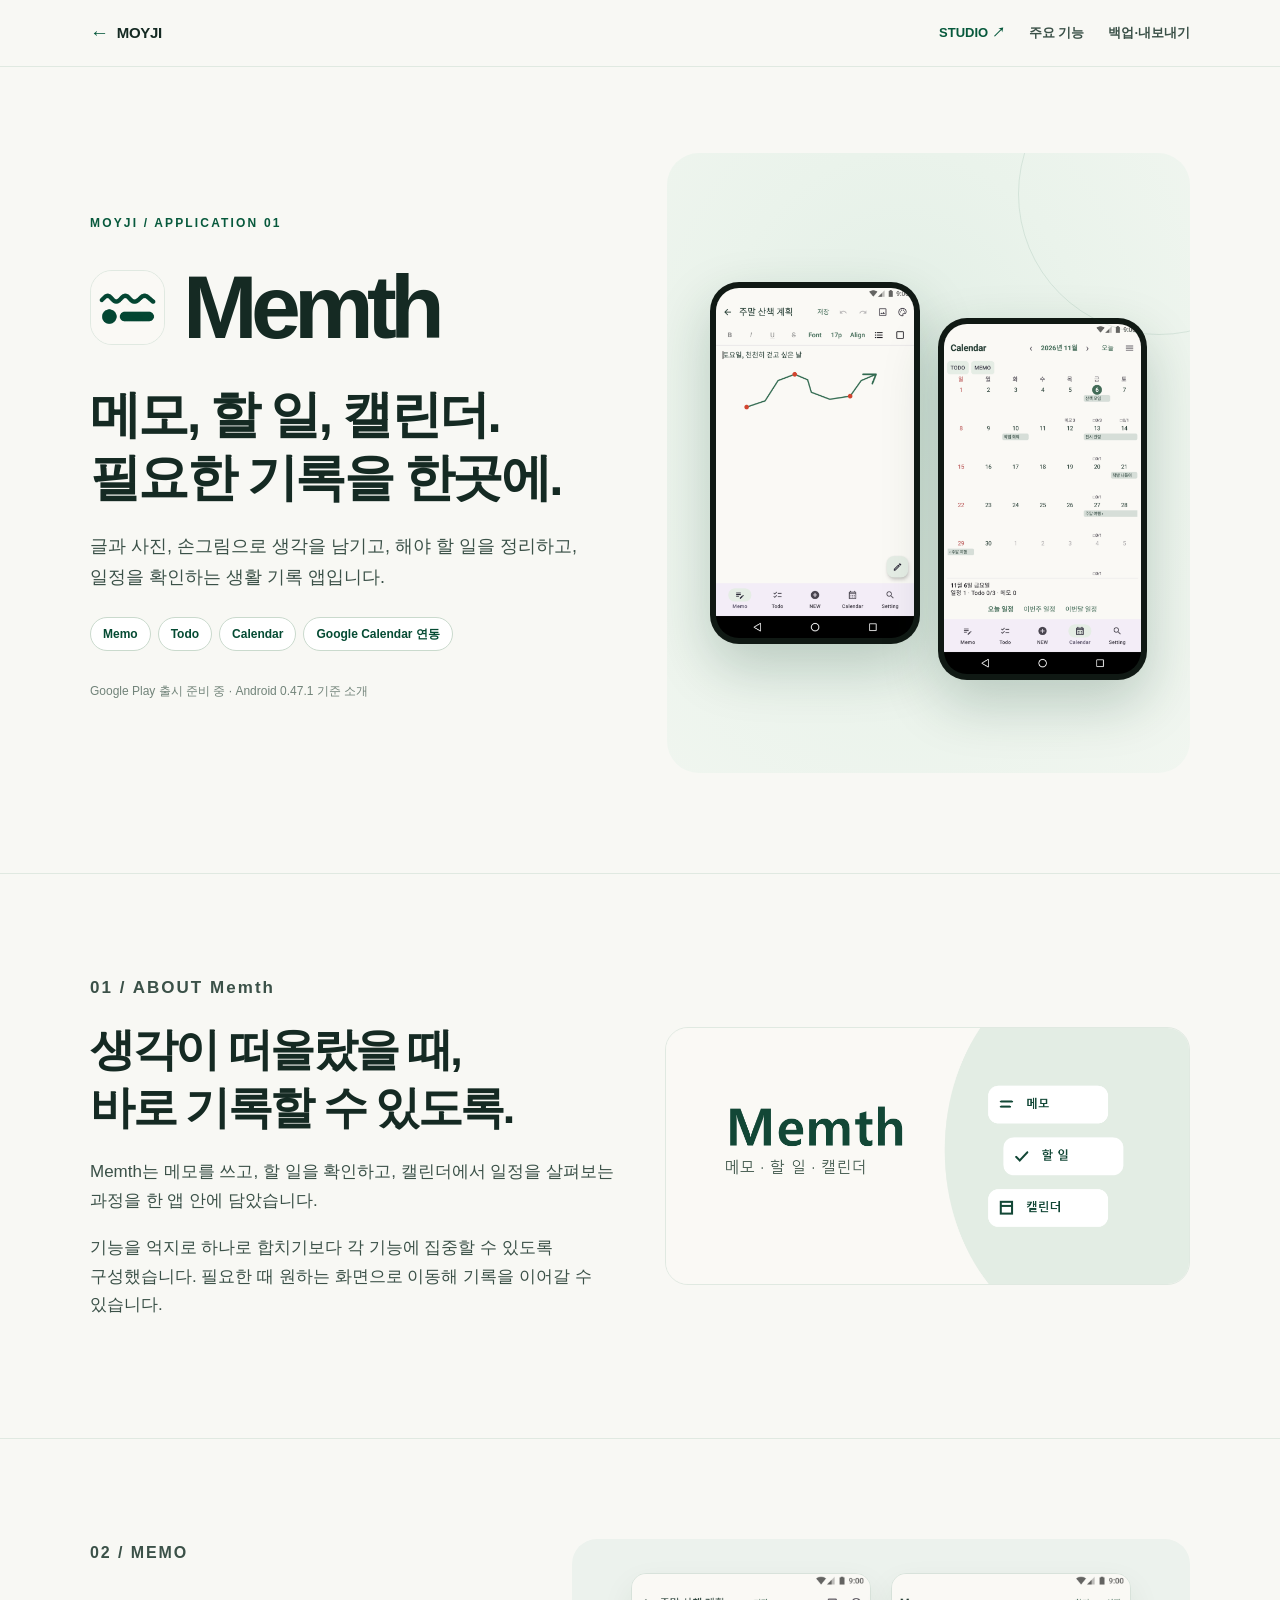
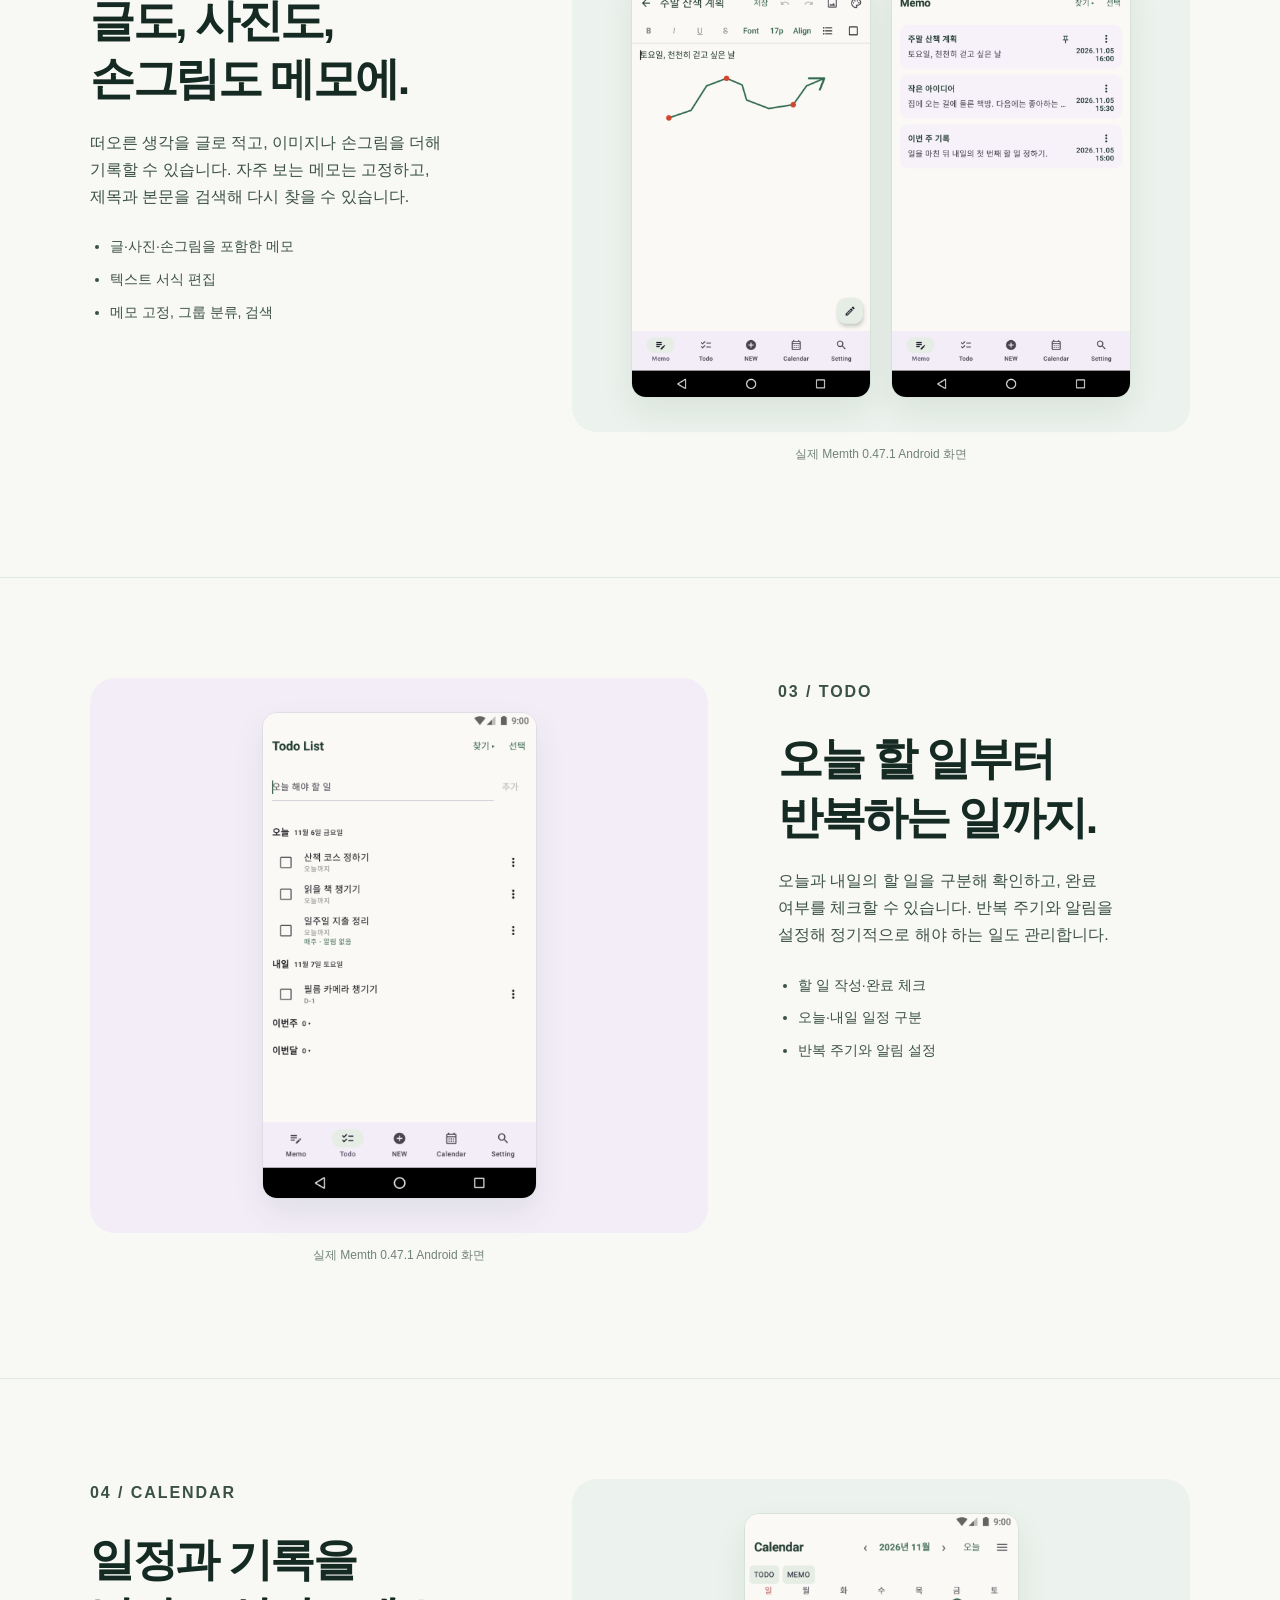
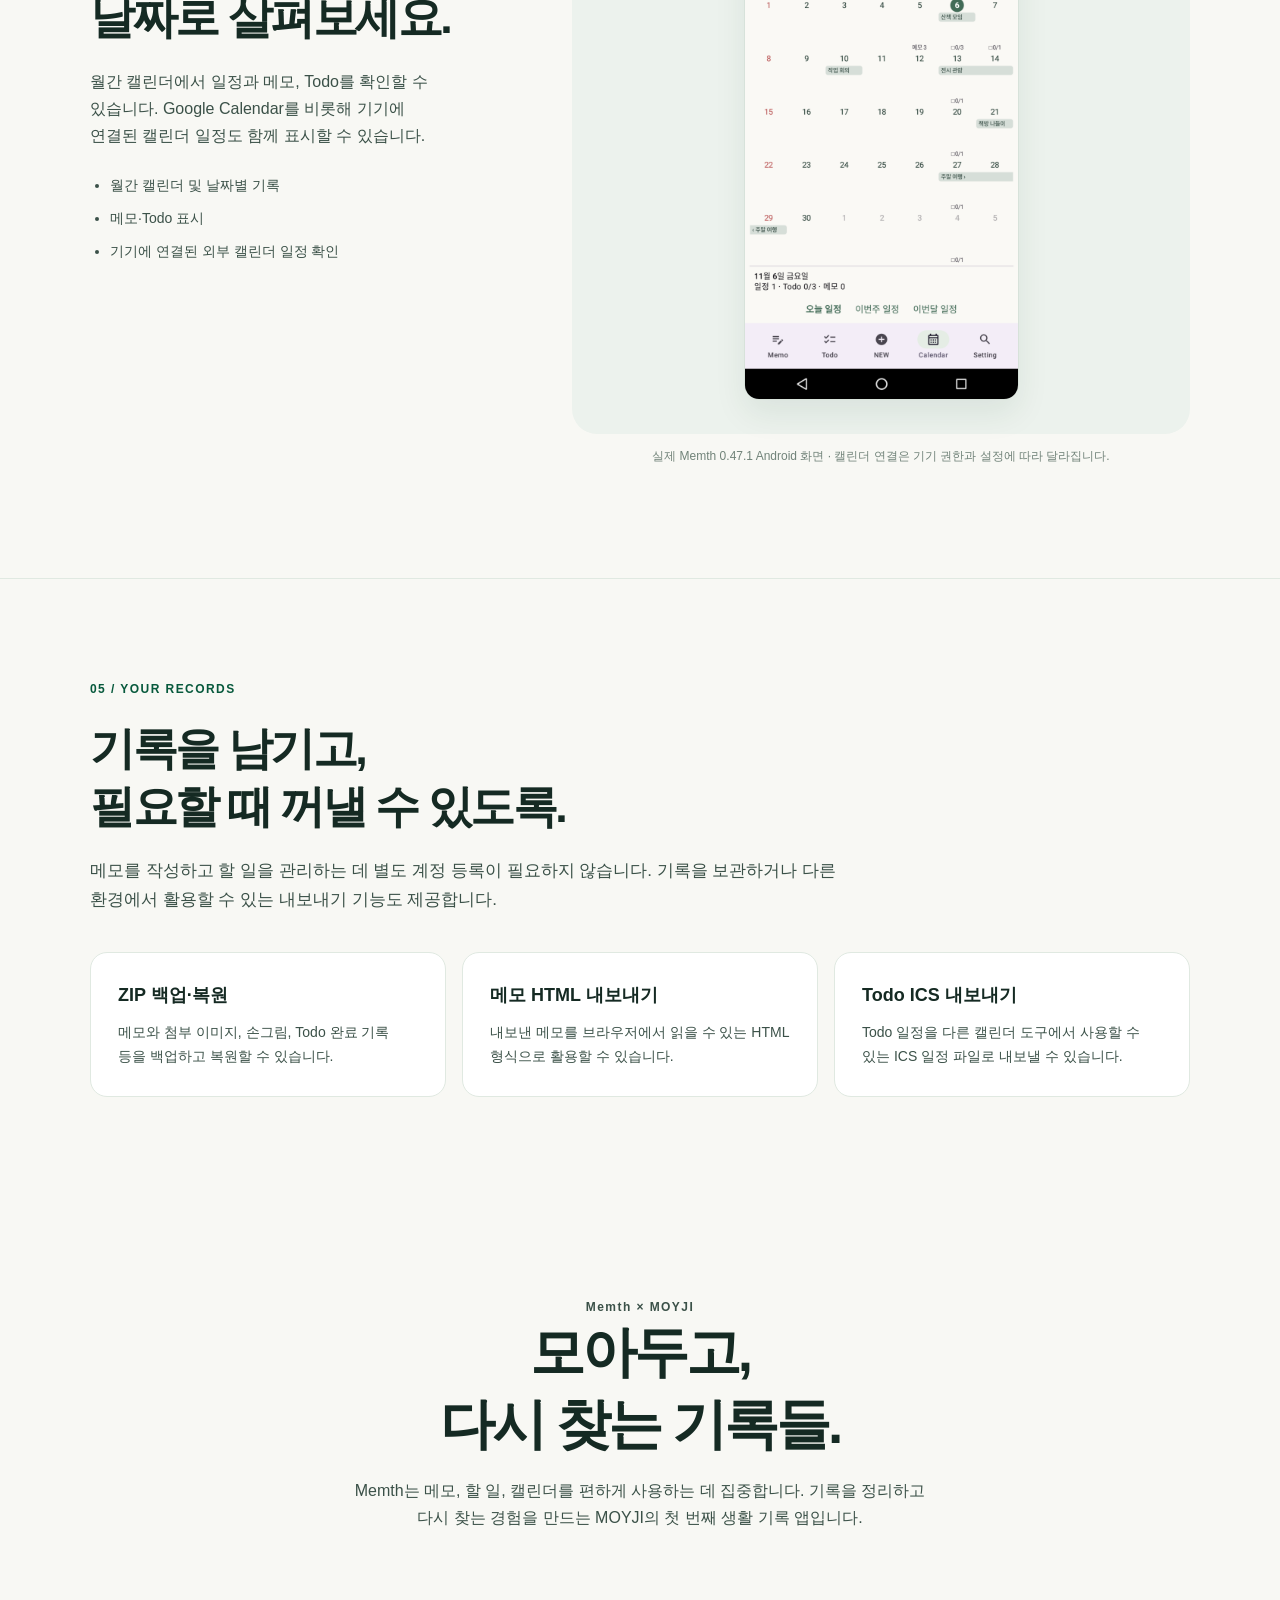
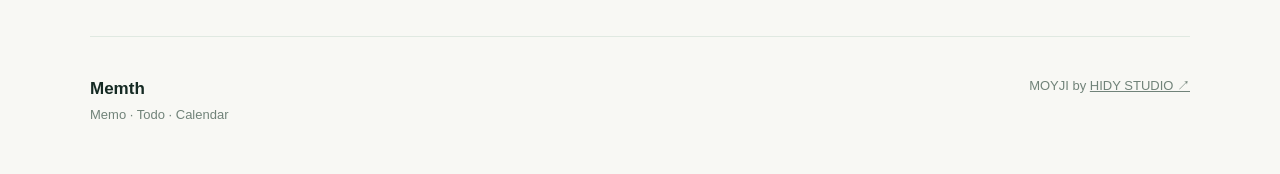
==== MOYJI/memth.html @ 6ff7904d "Add files via upload" ====
<!DOCTYPE html>
<html lang="ko">
<head>
  <meta charset="UTF-8">
  <meta name="viewport" content="width=device-width, initial-scale=1.0">
  <meta name="description" content="Memth — 메모, 할 일, 캘린더를 한곳에서. 사진과 손그림 메모, 반복 할 일, Google Calendar 일정 확인, ZIP 백업까지.">
  <meta name="theme-color" content="#f8f8f4">
  <title>Memth — 메모 · 할 일 · 캘린더 | MOYJI</title>
  <link rel="icon" href="icon-512.png" type="image/png">
  <style>
    :root {
      --bg: #f8f8f4;
      --white: #ffffff;
      --ink: #152a23;
      --body: #3b5148;
      --muted: #718379;
      --line: #e0e9e1;
      --green: #07593c;
      --green-deep: #054b33;
      --mint: #e9f2eb;
      --lilac: #f3edf8;
    }
    * { box-sizing: border-box; }
    html { scroll-behavior: smooth; scroll-padding-top: 88px; }
    body { margin: 0; background: var(--bg); color: var(--ink); font-family: -apple-system, BlinkMacSystemFont, "Apple SD Gothic Neo", "Malgun Gothic", "Noto Sans KR", sans-serif; line-height: 1.7; word-break: keep-all; }
    a { color: inherit; }
    img { display: block; max-width: 100%; height: auto; }
    .wrap { width: min(1100px, calc(100% - 48px)); margin: 0 auto; }
    .top { position: sticky; top: 0; z-index: 20; background: rgba(248,248,244,.94); backdrop-filter: blur(14px); border-bottom: 1px solid var(--line); }
    .top-inner { min-height: 66px; display: flex; justify-content: space-between; align-items: center; gap: 20px; }
    .home { display: inline-flex; align-items: center; gap: 8px; text-decoration: none; font-size: 15px; font-weight: 800; letter-spacing: -.02em; }
    .home span:first-child { color: var(--green); font-size: 19px; }
    .top-links { display: flex; flex-wrap: wrap; gap: 24px; }
    .top-links a { text-decoration: none; color: var(--body); font-size: 13px; font-weight: 600; }
    .top-links a:hover, .home:hover { color: var(--green); }
    .hero { padding: 86px 0 100px; display: grid; grid-template-columns: minmax(0, 1fr) minmax(0, 1fr); align-items: center; gap: 54px; }
    .eyebrow { text-transform: uppercase; color: var(--green); font-size: 12px; font-weight: 800; letter-spacing: .18em; margin: 0 0 30px; }
    .brandline { display: flex; gap: 18px; align-items: center; margin-bottom: 30px; }
    .brandicon { width: 75px; height: 75px; border-radius: 22px; background: white; border: 1px solid var(--line); object-fit: cover; }
    .brandname { margin: 0; font-size: clamp(56px, 7vw, 90px); line-height: 1; letter-spacing: -.075em; font-weight: 800; }
    .hero h2 { margin: 0 0 22px; font-size: clamp(33px, 4vw, 52px); line-height: 1.24; letter-spacing: -.05em; font-weight: 800; }
    .hero-desc { max-width: 520px; margin: 0 0 24px; color: var(--body); font-size: 18px; }
    .pill-list { display: flex; flex-wrap: wrap; gap: 7px; }
    .pill { border: 1px solid #cadacd; background: var(--white); color: var(--green-deep); border-radius: 999px; padding: 6px 12px; font-size: 12px; font-weight: 700; }
    .hero-note { margin-top: 30px; color: var(--muted); font-size: 12px; }
    .visual { min-width: 0; position: relative; min-height: 620px; border-radius: 32px; background: radial-gradient(ellipse at 45% 40%, #e1eee5 0, #eaf3eb 48%, #f1f6f0 100%); overflow: hidden; display: flex; justify-content: center; align-items: center; gap: 18px; padding: 44px 18px; }
    .visual::after { content: ""; position: absolute; width: 280px; height: 280px; border: 1px solid rgba(10,90,58,.10); border-radius: 50%; right: -110px; top: -100px; }
    .phone { position: relative; width: 43%; min-width: 0; max-width: 225px; padding: 6px; background: #101914; border-radius: 29px; box-shadow: 0 23px 55px rgba(8, 61, 35, .22); overflow: hidden; }
    .phone img { border-radius: 23px; width: 100%; height: auto; }
    .phone.second { transform: translateY(36px); }
    .section { border-top: 1px solid var(--line); padding: 100px 0; }
    .section-label { margin: 0 0 20px; color: var(--green); font-size: 12px; font-weight: 800; letter-spacing: .12em; }
    .section h2 { margin: 0 0 20px; font-size: clamp(28px, 4vw, 45px); letter-spacing: -.055em; line-height: 1.3; }
    .lead { margin: 0 0 38px; max-width: 780px; color: var(--body); font-size: 17px; }
    .intro { display: grid; grid-template-columns: minmax(0, 1fr) minmax(0, 1fr); gap: 50px; align-items: center; }
    .intro p { color: var(--body); font-size: 17px; margin: 0 0 18px; }
    .intro > *, .feature > *, .hero > * { min-width: 0; }
    .intro img { height: auto; min-width: 0; border: 1px solid var(--line); background: white; border-radius: 23px; width: 100%; }
    .feature { display: grid; grid-template-columns: minmax(0, .8fr) minmax(0, 1.2fr); gap: 70px; align-items: start; }
    .feature.reverse { grid-template-columns: minmax(0, 1.2fr) minmax(0, .8fr); }
    .feature.reverse .feature-copy { order: 2; }
    .feature.reverse .screen-area { order: 1; }
    .feature-copy { min-width: 0; position: sticky; top: 115px; }
    .feature-copy p { color: var(--body); font-size: 16px; max-width: 365px; margin: 0 0 25px; }
    .feature-list { padding-left: 20px; color: var(--body); font-size: 14px; }
    .feature-list li { margin: 9px 0; }
    .screen-area { min-width: 0; width: 100%; background: #ecf2ed; border-radius: 25px; padding: 34px; display: flex; justify-content: center; align-items: flex-start; gap: 20px; }
    .screen-area.lilac { background: var(--lilac); }
    .screen-area img { width: min(100%, 275px); border-radius: 15px; border: 1px solid rgba(18,64,40,.09); box-shadow: 0 14px 32px rgba(14,65,35,.08); }
    .screen-area.pair img { width: min(46%, 240px); }
    .screen-caption { margin-top: 12px; text-align: center; color: var(--muted); font-size: 12px; }
    .small-features { display: grid; grid-template-columns: repeat(3, minmax(0,1fr)); gap: 16px; margin-top: 32px; }
    .small-card { background: var(--white); border: 1px solid var(--line); padding: 27px; border-radius: 17px; }
    .small-card strong { display: block; font-size: 18px; margin-bottom: 10px; }
    .small-card p { margin: 0; color: var(--body); font-size: 14px; }
    .ending { text-align: center; padding: 100px 0 105px; }
    .ending h2 { font-size: clamp(34px,5vw,55px); line-height: 1.3; letter-spacing: -.055em; margin: 0 0 17px; }
    .ending p { max-width: 580px; margin: 0 auto; color: var(--body); }
    footer { border-top: 1px solid var(--line); padding: 38px 0 48px; display: flex; justify-content: space-between; gap: 20px; color: var(--muted); font-size: 13px; }
    footer strong { color: var(--ink); font-size: 17px; }
    @media (max-width: 850px) {
      .hero { grid-template-columns: 1fr; padding: 65px 0 85px; }
      .visual { min-height: 500px; max-width: 640px; width: 100%; margin: auto; }
      .intro, .feature, .feature.reverse { grid-template-columns: 1fr; gap: 30px; }
      .feature.reverse .feature-copy, .feature.reverse .screen-area { order: initial; }
      .feature-copy { min-width: 0; position: static; }
      .intro img { max-width: 640px; }
      .small-features { grid-template-columns: 1fr 1fr; }
    }
    @media (max-width: 560px) {
      .wrap { width: min(100% - 32px, 1100px); }
      .top-inner { min-height: 62px; }
      .top-links { gap: 15px; }
      .top-links a { font-size: 12px; }
      .hero { gap: 40px; }
      .brandline { gap: 12px; }
      .brandicon { width: 60px; height: 60px; border-radius: 18px; }
      .hero-desc { font-size: 16px; }
      .visual { min-height: 400px; border-radius: 23px; padding: 26px 14px; gap: 11px; }
      .phone { padding: 4px; border-radius: 20px; }
      .phone img { border-radius: 16px; }
      .section { padding: 74px 0; }
      .screen-area { padding: 20px 13px; gap: 10px; border-radius: 20px; }
      .screen-area img { max-width: 240px; }
      .small-features { grid-template-columns: 1fr; }
      footer { flex-direction: column; gap: 10px; }
    }
    @media (prefers-reduced-motion: reduce) { html { scroll-behavior: auto; } }
    .top-links a.studio-link { color:var(--green); font-weight:800; white-space:nowrap; }
    @media(max-width:540px) {
      .top-links { gap:10px; }
      .top-links a[href="#backup"] { display:none; }
      .top-links a { font-size:11px; }
    }
  </style>
</head>
<body>
  <nav class="top" aria-label="상단 메뉴">
    <div class="wrap top-inner">
      <a class="home" href="index.html"><span aria-hidden="true">←</span><span>MOYJI</span></a>
      <div class="top-links"><a href="../" class="studio-link">STUDIO ↗</a><a href="#features">주요 기능</a><a href="#backup">백업·내보내기</a></div>
    </div>
  </nav>

  <main>
    <header class="wrap hero">
      <div>
        <p class="eyebrow">MOYJI / APPLICATION 01</p>
        <div class="brandline"><img class="brandicon" src="icon-512.png" width="75" height="75" alt="Memth 앱 아이콘"><h1 class="brandname">Memth</h1></div>
        <h2>메모, 할 일, 캘린더.<br>필요한 기록을 한곳에.</h2>
        <p class="hero-desc">글과 사진, 손그림으로 생각을 남기고, 해야 할 일을 정리하고, 일정을 확인하는 생활 기록 앱입니다.</p>
        <div class="pill-list"><span class="pill">Memo</span><span class="pill">Todo</span><span class="pill">Calendar</span><span class="pill">Google Calendar 연동</span></div>
        <p class="hero-note">Google Play 출시 준비 중 · Android 0.47.1 기준 소개</p>
      </div>
      <div class="visual" aria-label="Memth 실제 앱 화면 미리보기">
        <div class="phone"><img src="01-memo-editor.png" width="1440" height="2560" alt="글과 산책 경로 손그림을 함께 기록한 Memth 메모 편집 화면"></div>
        <div class="phone second"><img src="04-calendar.png" width="1440" height="2560" alt="메모와 할 일, 일정을 표시하는 Memth 월간 캘린더 화면"></div>
      </div>
    </header>

    <section class="section" aria-labelledby="about-title">
      <div class="wrap intro">
        <div>
          <p class="section-label">01 / ABOUT Memth</p>
          <h2 id="about-title">생각이 떠올랐을 때,<br>바로 기록할 수 있도록.</h2>
          <p>Memth는 메모를 쓰고, 할 일을 확인하고, 캘린더에서 일정을 살펴보는 과정을 한 앱 안에 담았습니다.</p>
          <p>기능을 억지로 하나로 합치기보다 각 기능에 집중할 수 있도록 구성했습니다. 필요한 때 원하는 화면으로 이동해 기록을 이어갈 수 있습니다.</p>
        </div>
        <img src="feature-graphic-1024x500.png" width="1024" height="500" alt="Memth — 메모, 할 일, 캘린더를 나타내는 소개 이미지">
      </div>
    </section>

    <section id="features" class="section" aria-labelledby="features-title">
      <div class="wrap feature">
        <div class="feature-copy">
          <p class="section-label">02 / MEMO</p>
          <h2 id="features-title">글도, 사진도,<br>손그림도 메모에.</h2>
          <p>떠오른 생각을 글로 적고, 이미지나 손그림을 더해 기록할 수 있습니다. 자주 보는 메모는 고정하고, 제목과 본문을 검색해 다시 찾을 수 있습니다.</p>
          <ul class="feature-list"><li>글·사진·손그림을 포함한 메모</li><li>텍스트 서식 편집</li><li>메모 고정, 그룹 분류, 검색</li></ul>
        </div>
        <div>
          <div class="screen-area pair"><img src="01-memo-editor.png" width="1440" height="2560" loading="lazy" alt="텍스트와 손그림을 입력한 메모 편집 화면"><img src="02-memo-list.png" width="1440" height="2560" loading="lazy" alt="고정한 메모와 여러 기록이 표시되는 메모 목록 화면"></div>
          <p class="screen-caption">실제 Memth 0.47.1 Android 화면</p>
        </div>
      </div>
    </section>

    <section class="section" aria-labelledby="todo-title">
      <div class="wrap feature reverse">
        <div class="feature-copy">
          <p class="section-label">03 / TODO</p>
          <h2 id="todo-title">오늘 할 일부터<br>반복하는 일까지.</h2>
          <p>오늘과 내일의 할 일을 구분해 확인하고, 완료 여부를 체크할 수 있습니다. 반복 주기와 알림을 설정해 정기적으로 해야 하는 일도 관리합니다.</p>
          <ul class="feature-list"><li>할 일 작성·완료 체크</li><li>오늘·내일 일정 구분</li><li>반복 주기와 알림 설정</li></ul>
        </div>
        <div>
          <div class="screen-area lilac"><img src="03-todo.png" width="1440" height="2560" loading="lazy" alt="오늘과 내일의 할 일, 반복 일정을 보여주는 Memth Todo 화면"></div>
          <p class="screen-caption">실제 Memth 0.47.1 Android 화면</p>
        </div>
      </div>
    </section>

    <section class="section" aria-labelledby="calendar-title">
      <div class="wrap feature">
        <div class="feature-copy">
          <p class="section-label">04 / CALENDAR</p>
          <h2 id="calendar-title">일정과 기록을<br>날짜로 살펴보세요.</h2>
          <p>월간 캘린더에서 일정과 메모, Todo를 확인할 수 있습니다. Google Calendar를 비롯해 기기에 연결된 캘린더 일정도 함께 표시할 수 있습니다.</p>
          <ul class="feature-list"><li>월간 캘린더 및 날짜별 기록</li><li>메모·Todo 표시</li><li>기기에 연결된 외부 캘린더 일정 확인</li></ul>
        </div>
        <div>
          <div class="screen-area"><img src="04-calendar.png" width="1440" height="2560" loading="lazy" alt="기기 일정과 메모 및 Todo가 함께 표시되는 Memth 월간 캘린더 화면"></div>
          <p class="screen-caption">실제 Memth 0.47.1 Android 화면 · 캘린더 연결은 기기 권한과 설정에 따라 달라집니다.</p>
        </div>
      </div>
    </section>

    <section id="backup" class="section" aria-labelledby="backup-title">
      <div class="wrap">
        <p class="section-label">05 / YOUR RECORDS</p>
        <h2 id="backup-title">기록을 남기고,<br>필요할 때 꺼낼 수 있도록.</h2>
        <p class="lead">메모를 작성하고 할 일을 관리하는 데 별도 계정 등록이 필요하지 않습니다. 기록을 보관하거나 다른 환경에서 활용할 수 있는 내보내기 기능도 제공합니다.</p>
        <div class="small-features">
          <article class="small-card"><strong>ZIP 백업·복원</strong><p>메모와 첨부 이미지, 손그림, Todo 완료 기록 등을 백업하고 복원할 수 있습니다.</p></article>
          <article class="small-card"><strong>메모 HTML 내보내기</strong><p>내보낸 메모를 브라우저에서 읽을 수 있는 HTML 형식으로 활용할 수 있습니다.</p></article>
          <article class="small-card"><strong>Todo ICS 내보내기</strong><p>Todo 일정을 다른 캘린더 도구에서 사용할 수 있는 ICS 일정 파일로 내보낼 수 있습니다.</p></article>
        </div>
      </div>
    </section>

    <section class="wrap ending">
      <p class="section-label">Memth × MOYJI</p>
      <h2>모아두고,<br>다시 찾는 기록들.</h2>
      <p>Memth는 메모, 할 일, 캘린더를 편하게 사용하는 데 집중합니다. 기록을 정리하고 다시 찾는 경험을 만드는 MOYJI의 첫 번째 생활 기록 앱입니다.</p>
    </section>
  </main>
  <footer class="wrap"><div><strong>Memth</strong><div>Memo · Todo · Calendar</div></div><div>MOYJI by <a href="../">HIDY STUDIO ↗</a></div></footer>
</body>
</html>
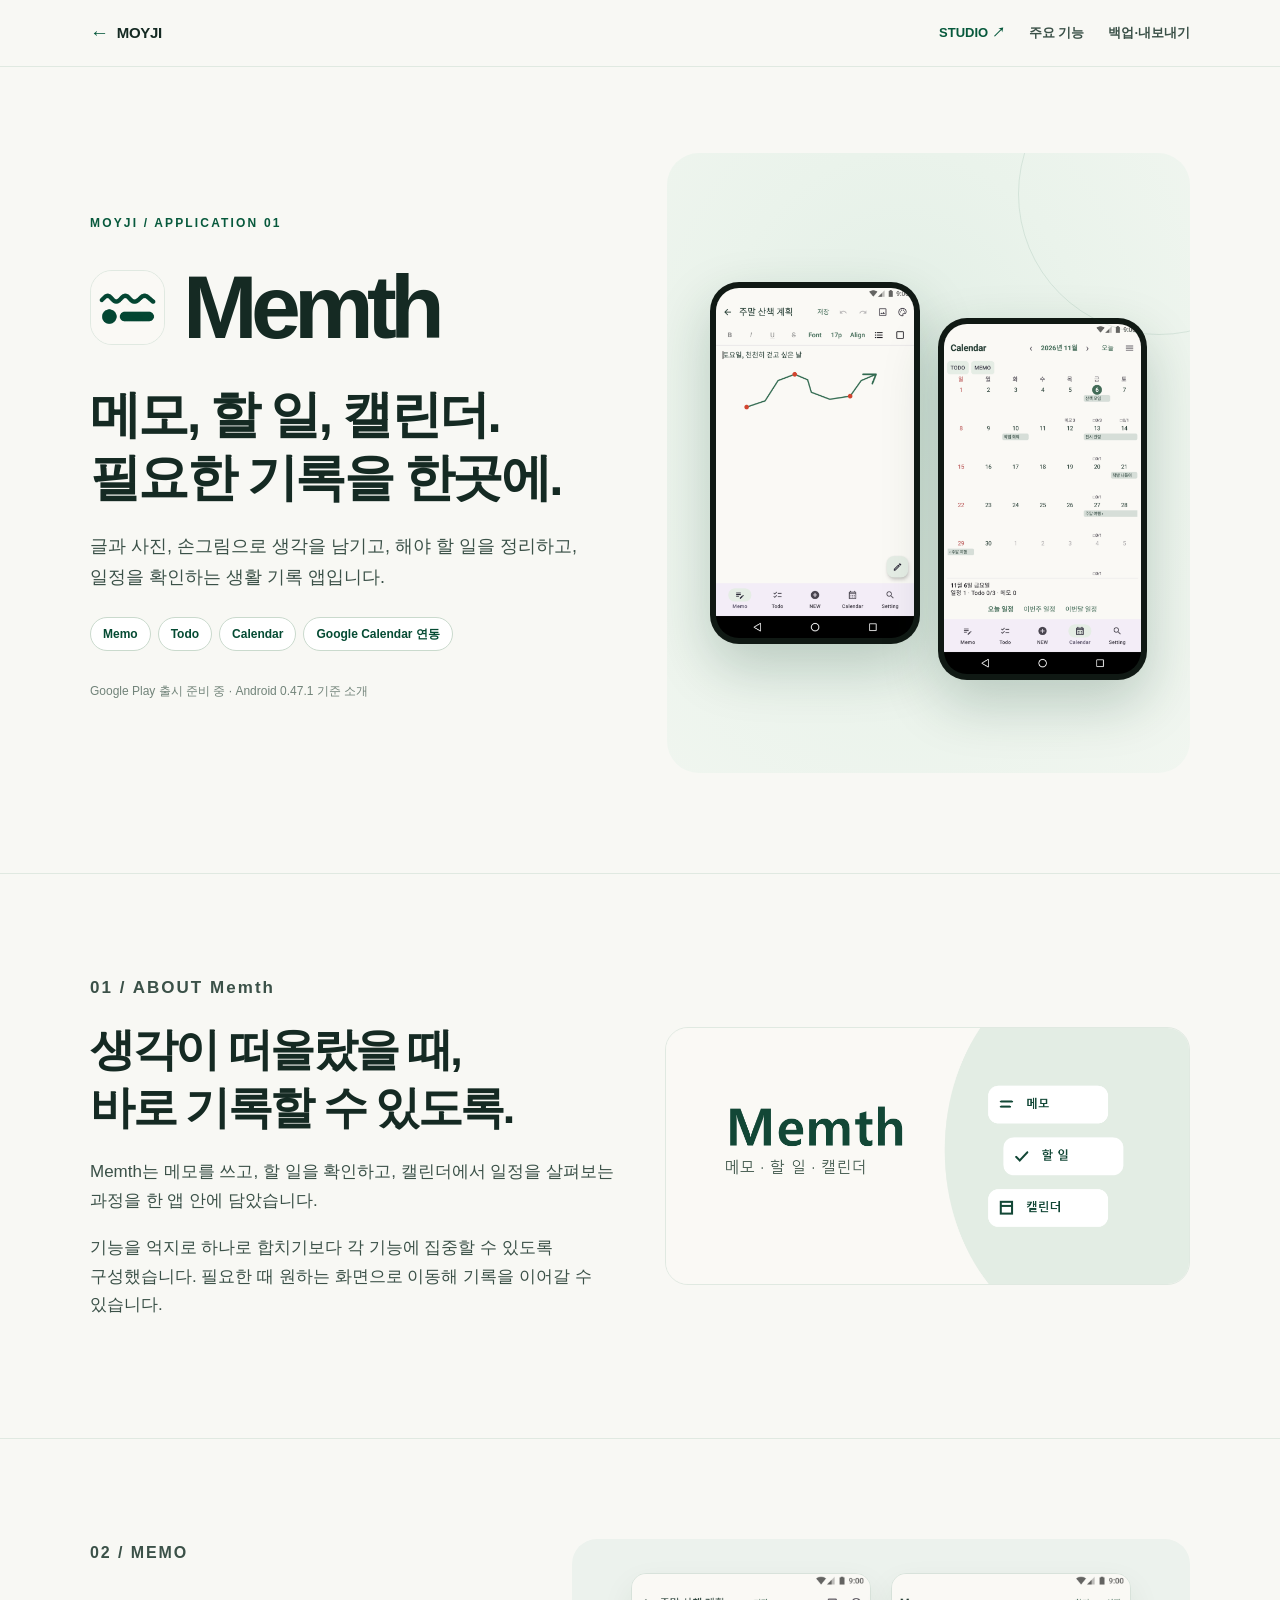
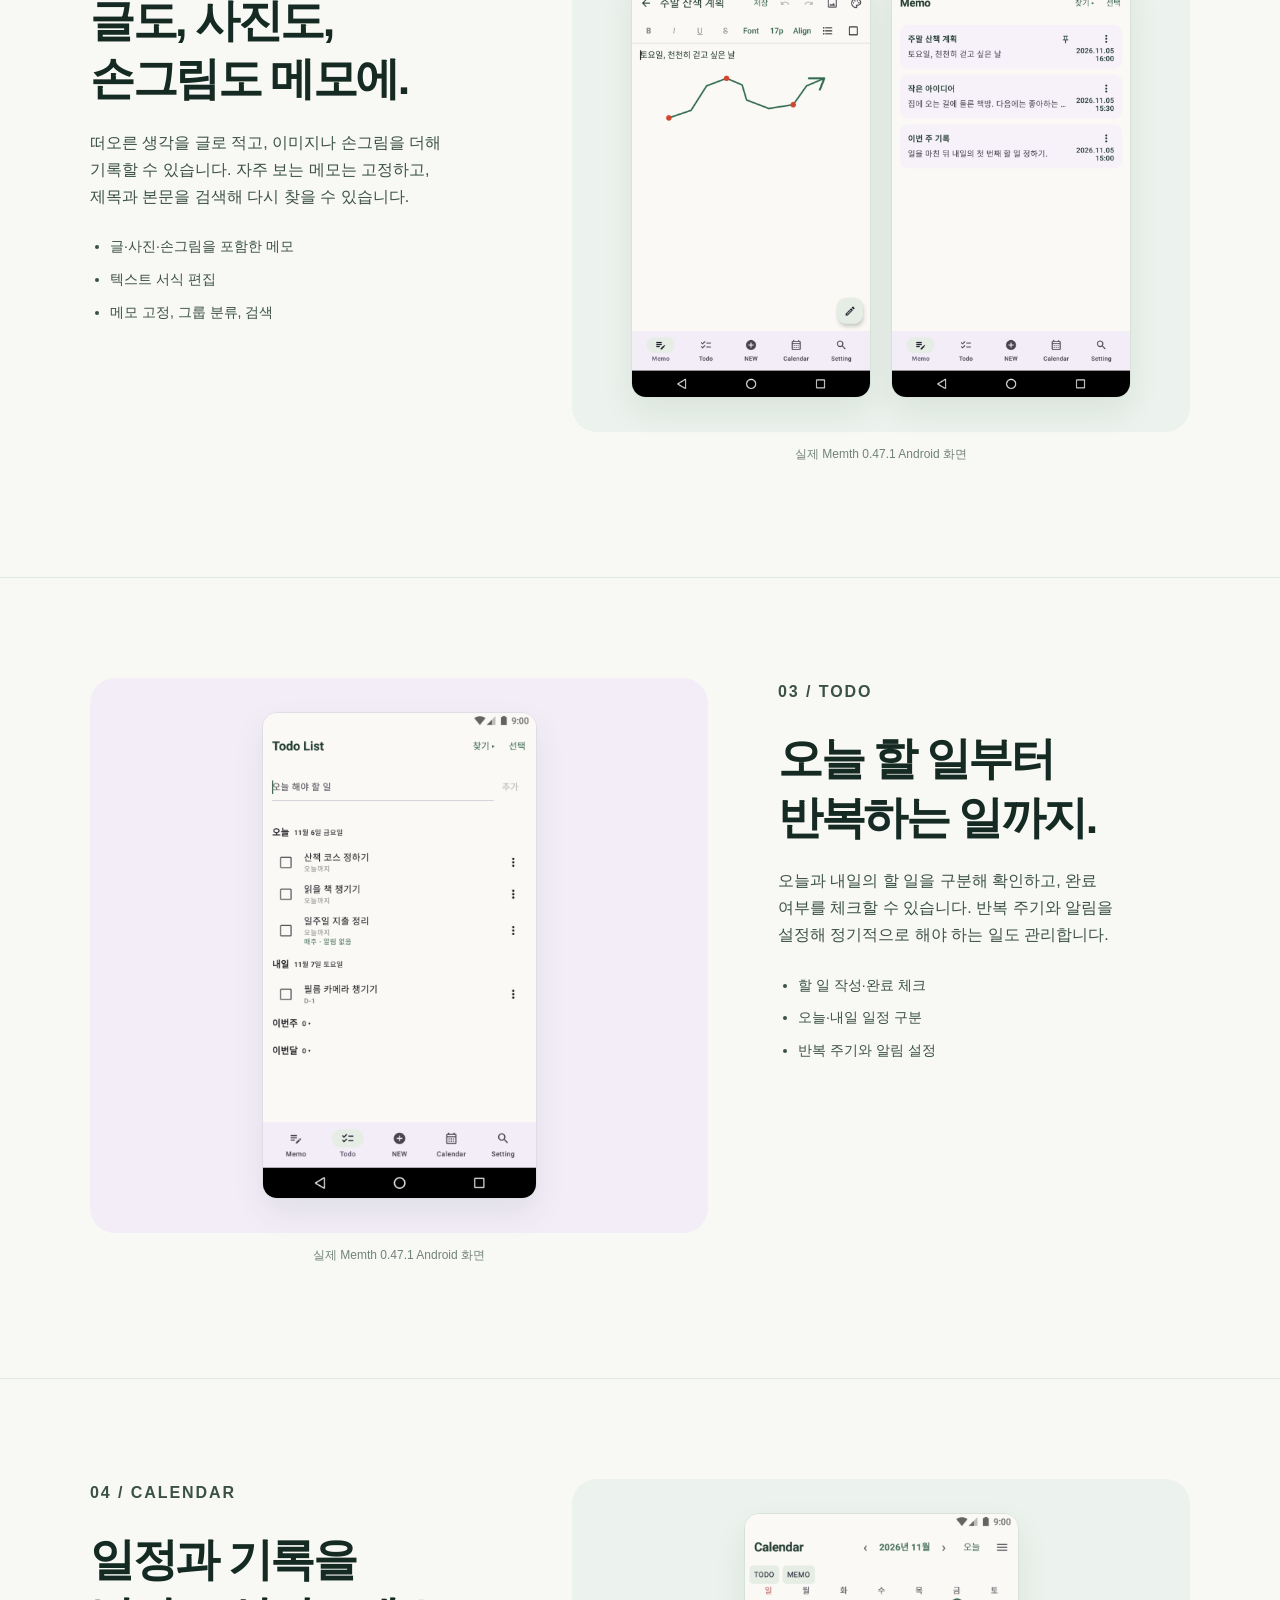
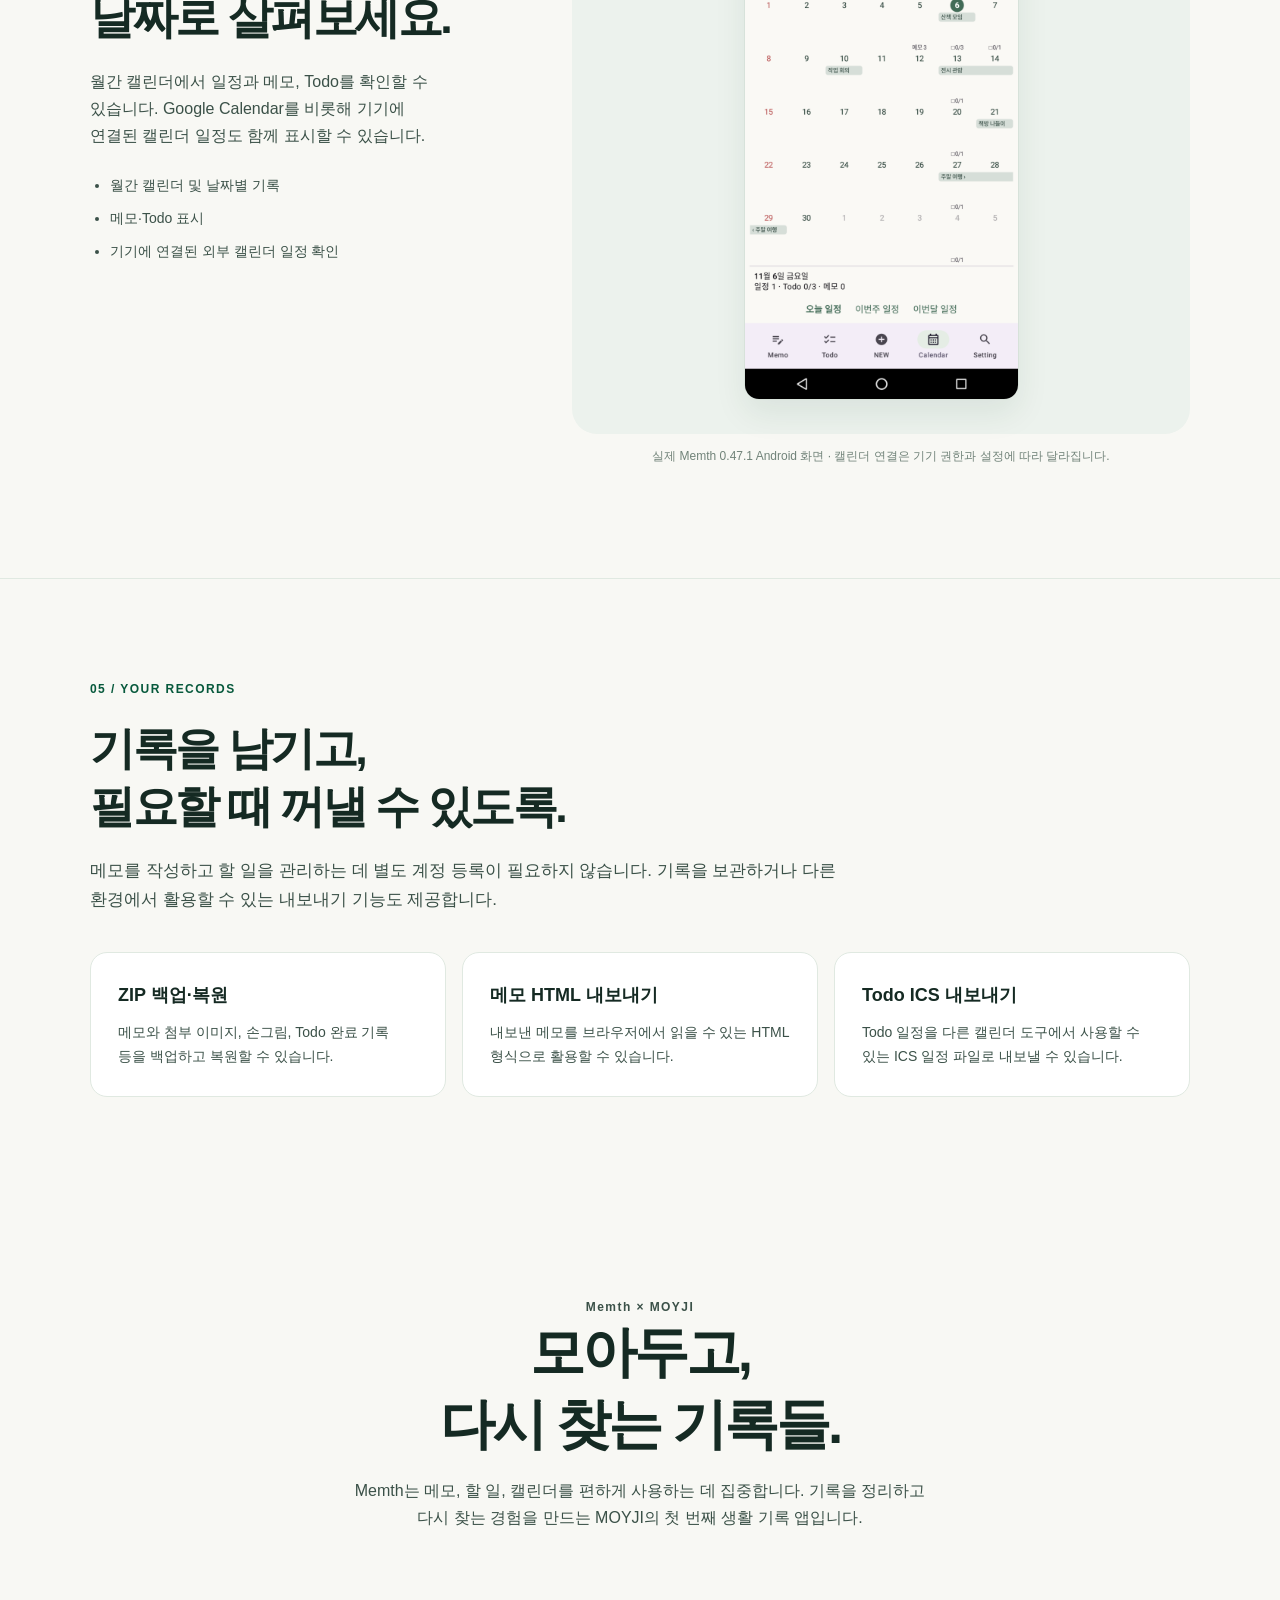
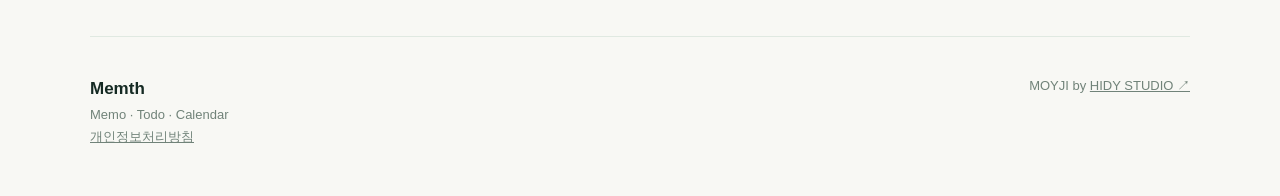
==== commit 8acb922b: "Update memth.html" ====
--- a/MOYJI/memth.html
+++ b/MOYJI/memth.html
@@ -214,6 +214,10 @@
       <p>Memth는 메모, 할 일, 캘린더를 편하게 사용하는 데 집중합니다. 기록을 정리하고 다시 찾는 경험을 만드는 MOYJI의 첫 번째 생활 기록 앱입니다.</p>
     </section>
   </main>
-  <footer class="wrap"><div><strong>Memth</strong><div>Memo · Todo · Calendar</div></div><div>MOYJI by <a href="../">HIDY STUDIO ↗</a></div></footer>
+  <footer class="wrap"><div>
+  <strong>Memth</strong>
+  <div>Memo · Todo · Calendar</div>
+  <div><a href="./memth-privacy.html">개인정보처리방침</a></div>
+</div><div>MOYJI by <a href="../">HIDY STUDIO ↗</a></div></footer>
 </body>
 </html>
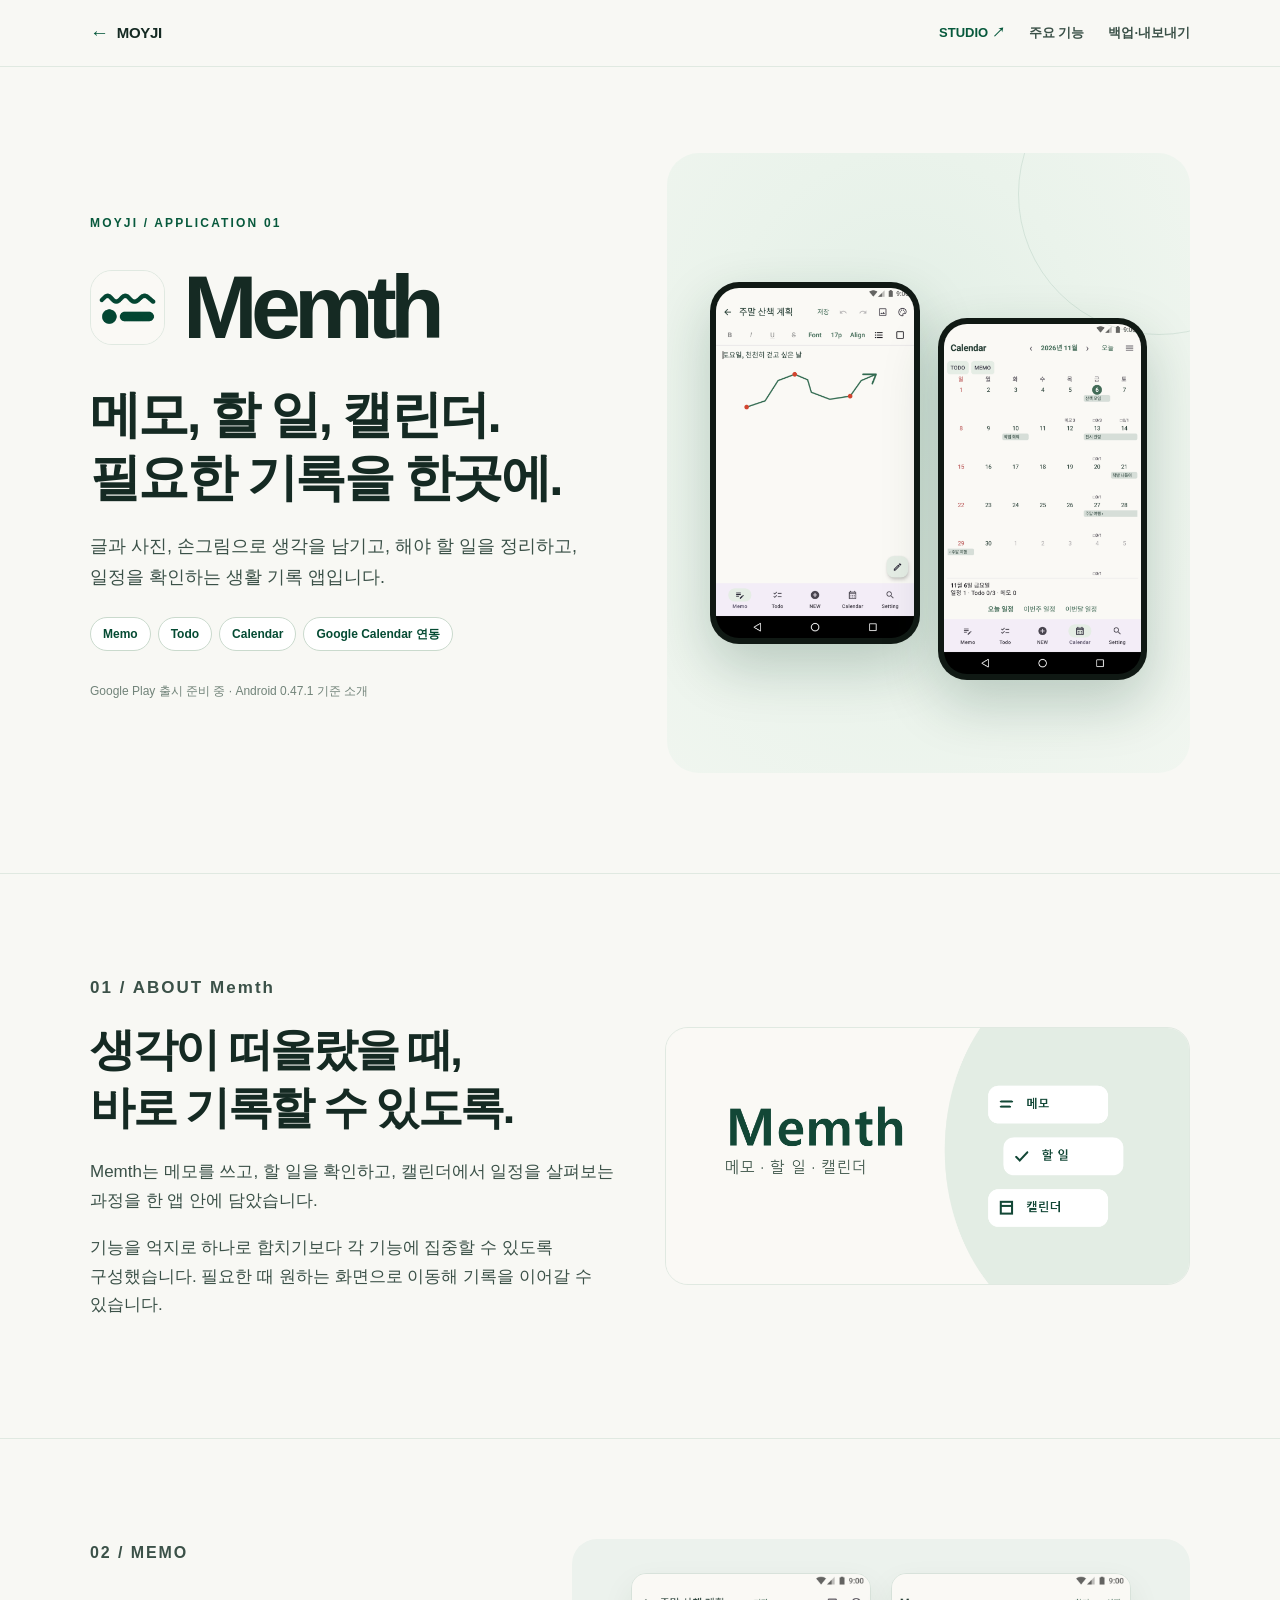
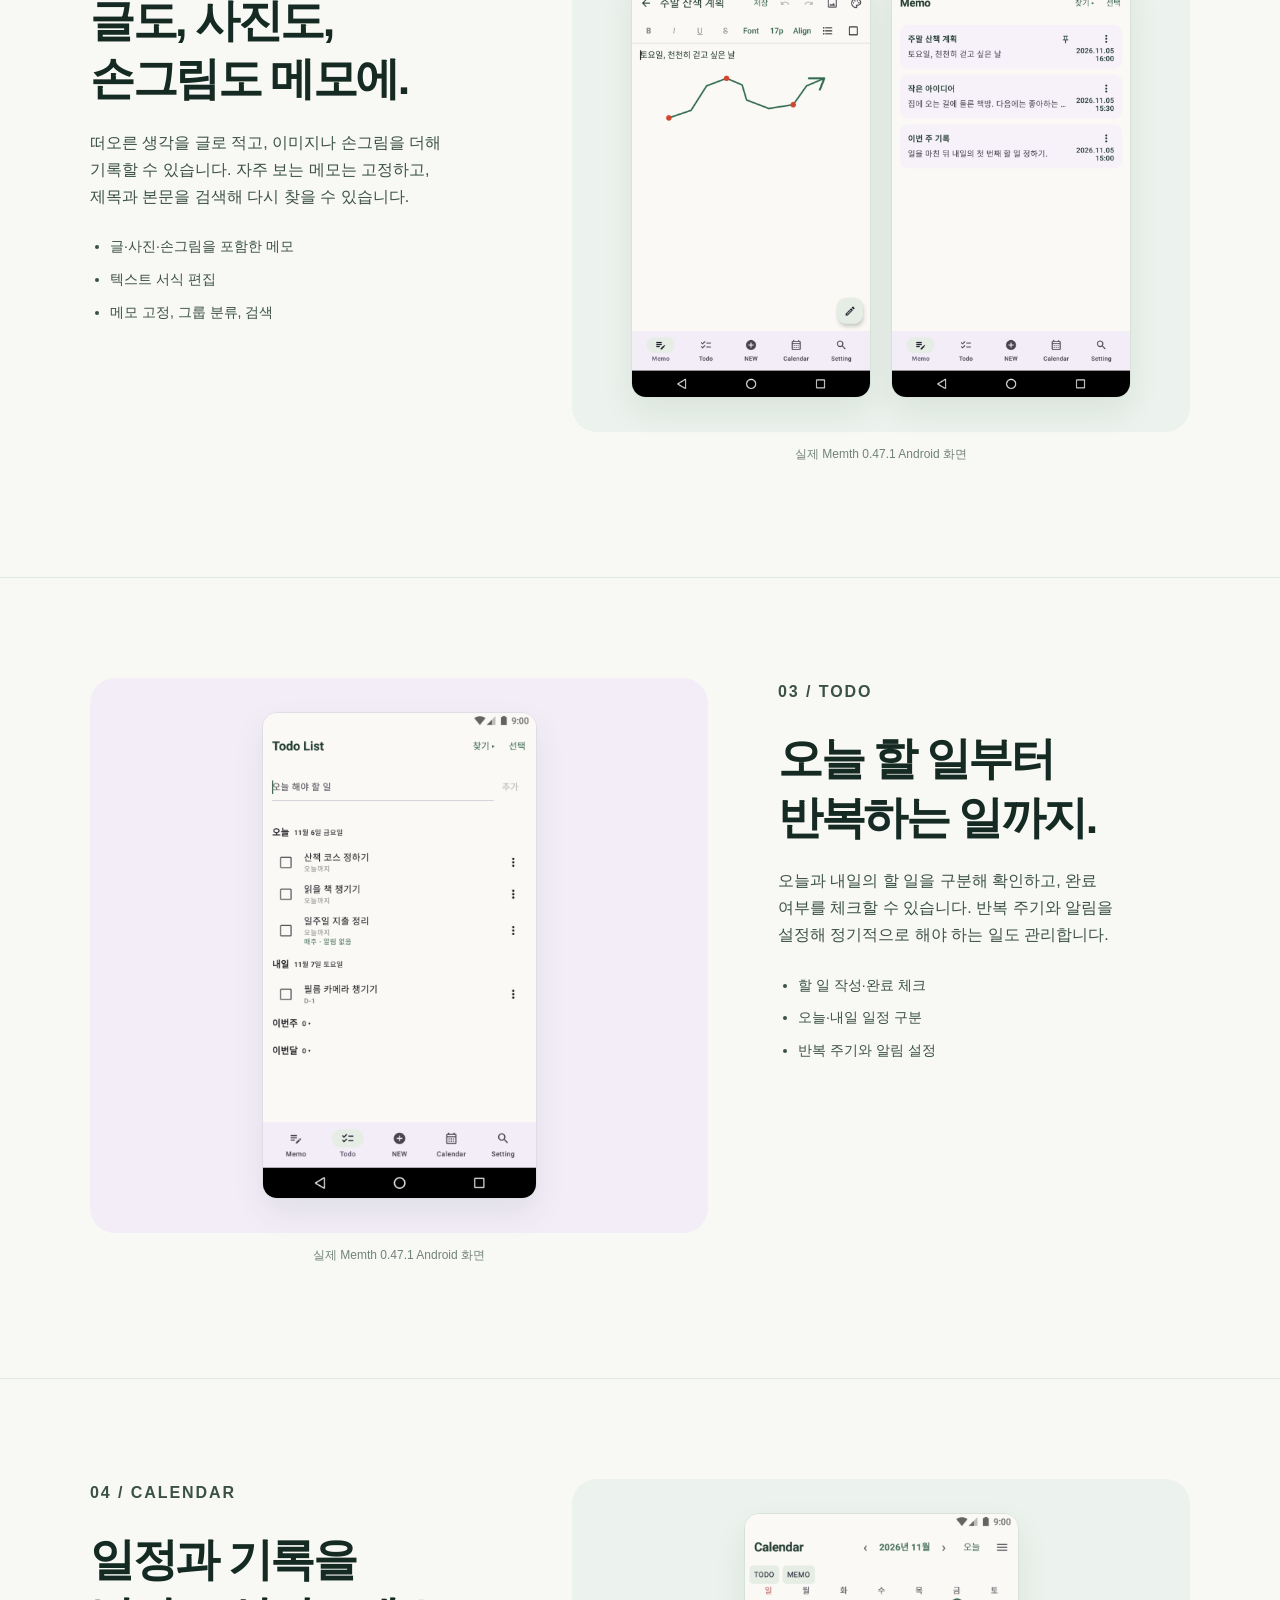
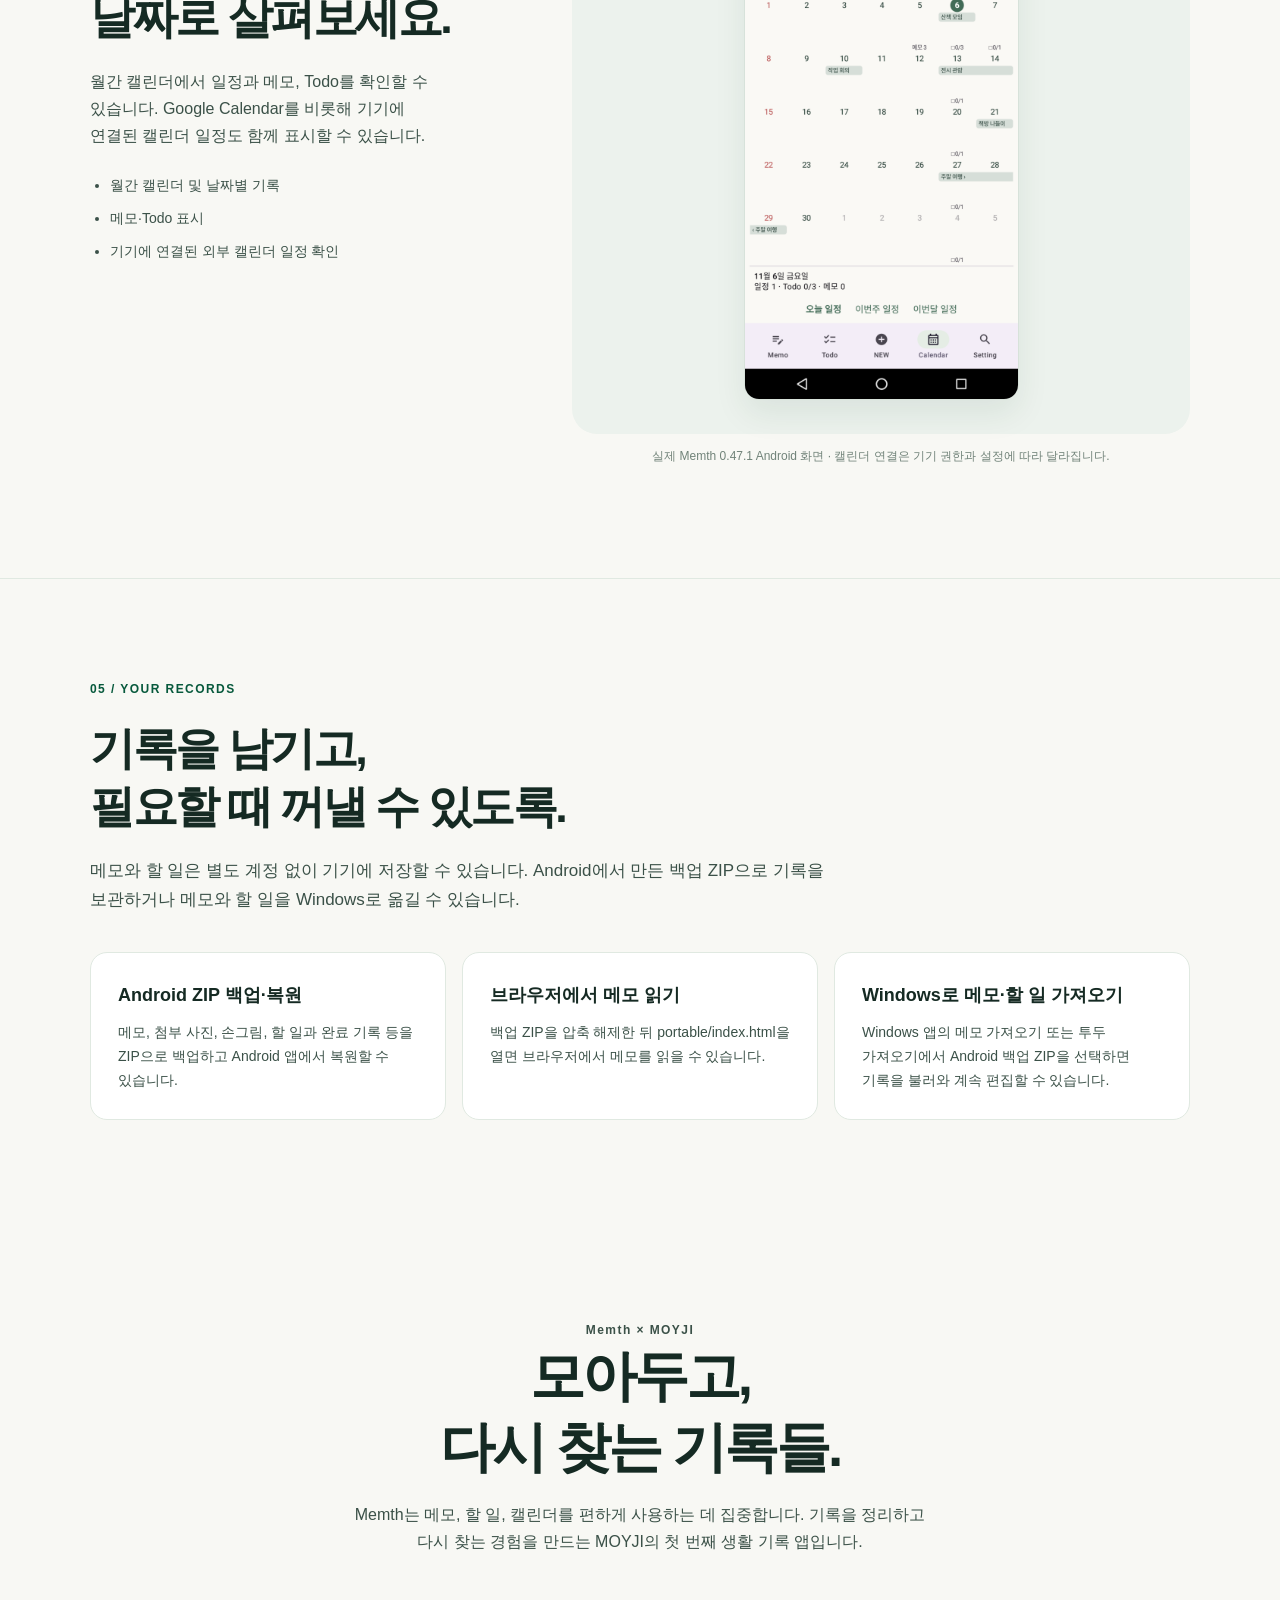
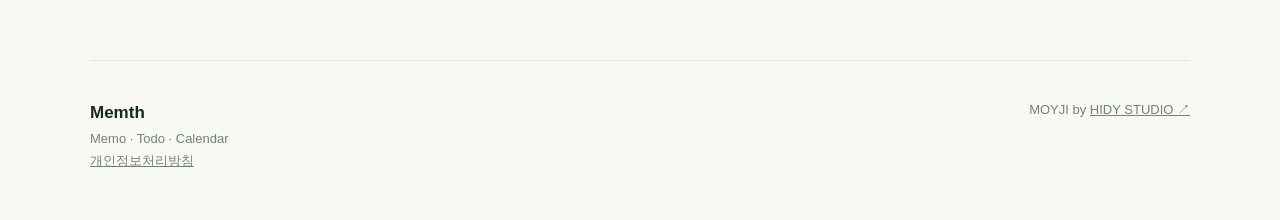
==== commit 540bc761: "Update memth.html" ====
--- a/MOYJI/memth.html
+++ b/MOYJI/memth.html
@@ -199,11 +199,11 @@
       <div class="wrap">
         <p class="section-label">05 / YOUR RECORDS</p>
         <h2 id="backup-title">기록을 남기고,<br>필요할 때 꺼낼 수 있도록.</h2>
-        <p class="lead">메모를 작성하고 할 일을 관리하는 데 별도 계정 등록이 필요하지 않습니다. 기록을 보관하거나 다른 환경에서 활용할 수 있는 내보내기 기능도 제공합니다.</p>
+        <p class="lead">메모와 할 일은 별도 계정 없이 기기에 저장할 수 있습니다. Android에서 만든 백업 ZIP으로 기록을 보관하거나 메모와 할 일을 Windows로 옮길 수 있습니다.</p>
         <div class="small-features">
-          <article class="small-card"><strong>ZIP 백업·복원</strong><p>메모와 첨부 이미지, 손그림, Todo 완료 기록 등을 백업하고 복원할 수 있습니다.</p></article>
-          <article class="small-card"><strong>메모 HTML 내보내기</strong><p>내보낸 메모를 브라우저에서 읽을 수 있는 HTML 형식으로 활용할 수 있습니다.</p></article>
-          <article class="small-card"><strong>Todo ICS 내보내기</strong><p>Todo 일정을 다른 캘린더 도구에서 사용할 수 있는 ICS 일정 파일로 내보낼 수 있습니다.</p></article>
+          <article class="small-card"><strong>Android ZIP 백업·복원</strong><p>메모, 첨부 사진, 손그림, 할 일과 완료 기록 등을 ZIP으로 백업하고 Android 앱에서 복원할 수 있습니다.</p></article>
+          <article class="small-card"><strong>브라우저에서 메모 읽기</strong><p>백업 ZIP을 압축 해제한 뒤 portable/index.html을 열면 브라우저에서 메모를 읽을 수 있습니다.</p></article>
+          <article class="small-card"><strong>Windows로 메모·할 일 가져오기</strong><p>Windows 앱의 메모 가져오기 또는 투두 가져오기에서 Android 백업 ZIP을 선택하면 기록을 불러와 계속 편집할 수 있습니다.</p></article>
         </div>
       </div>
     </section>
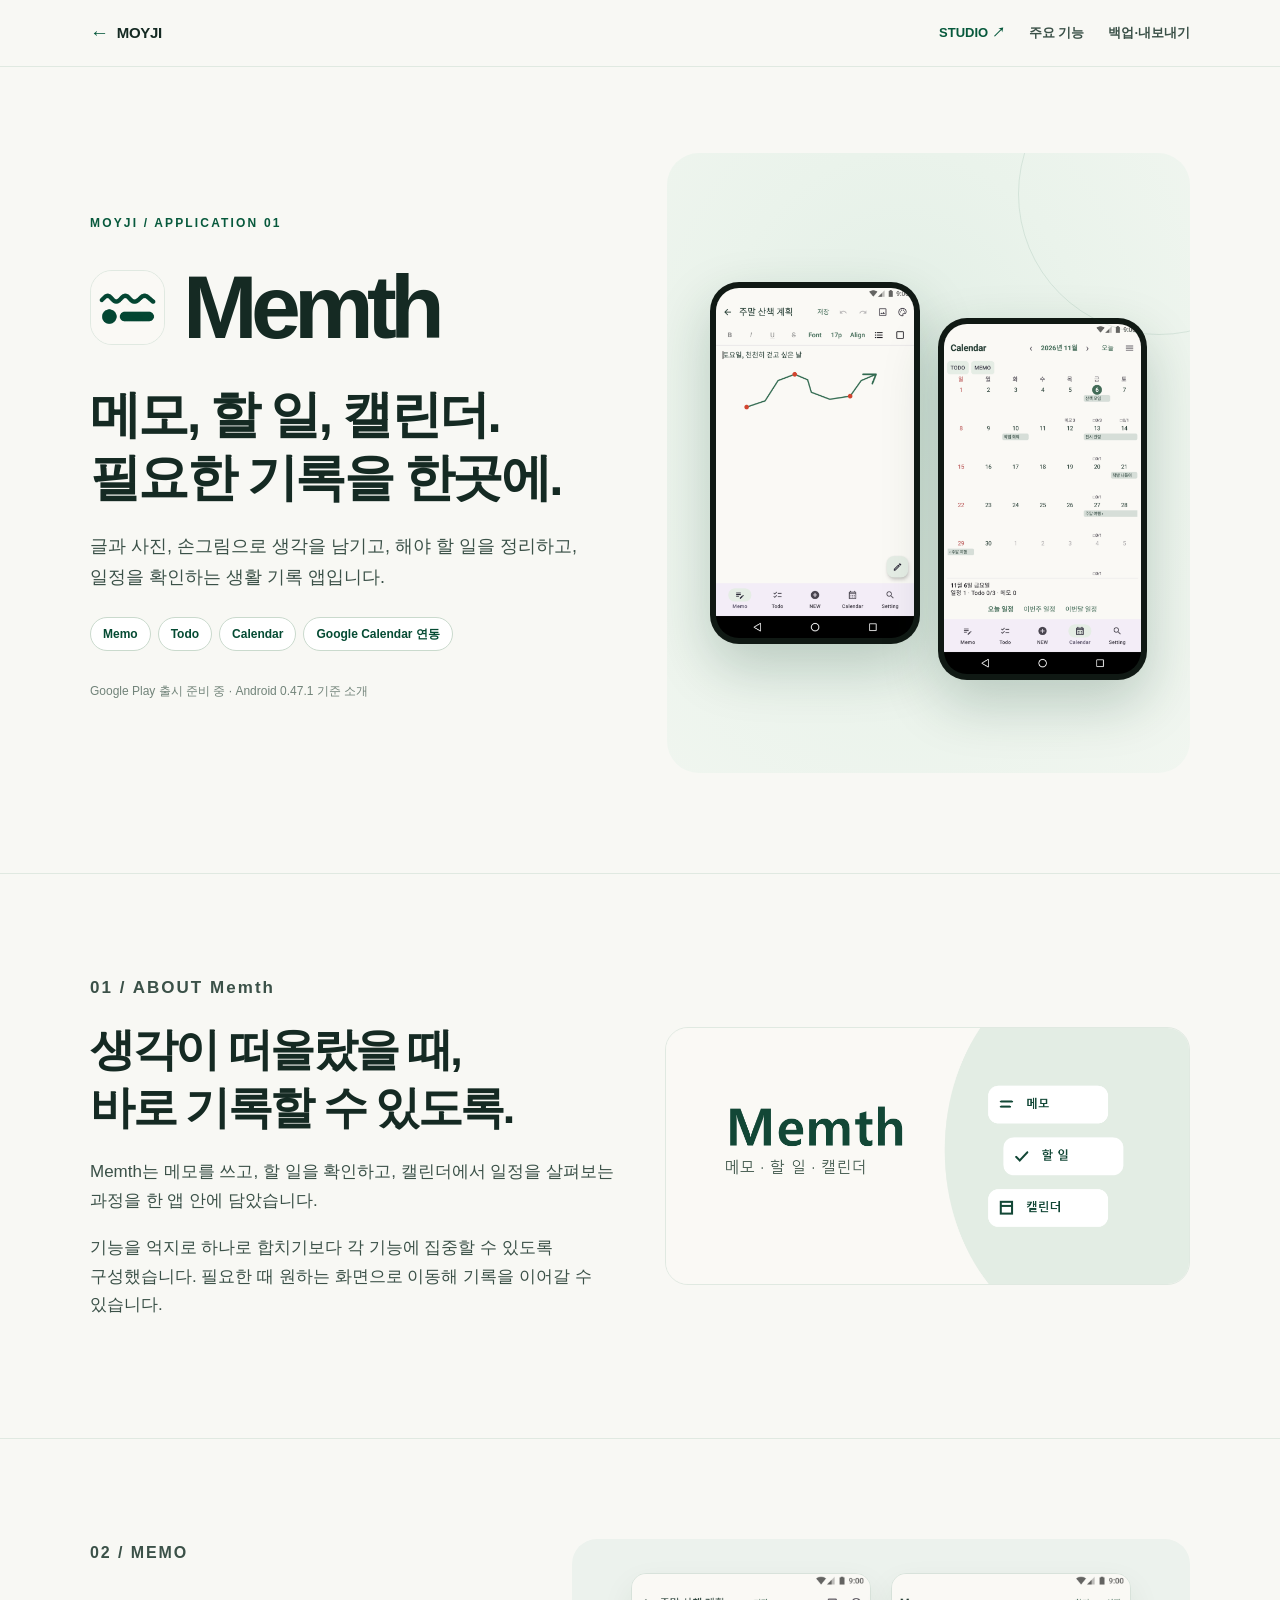
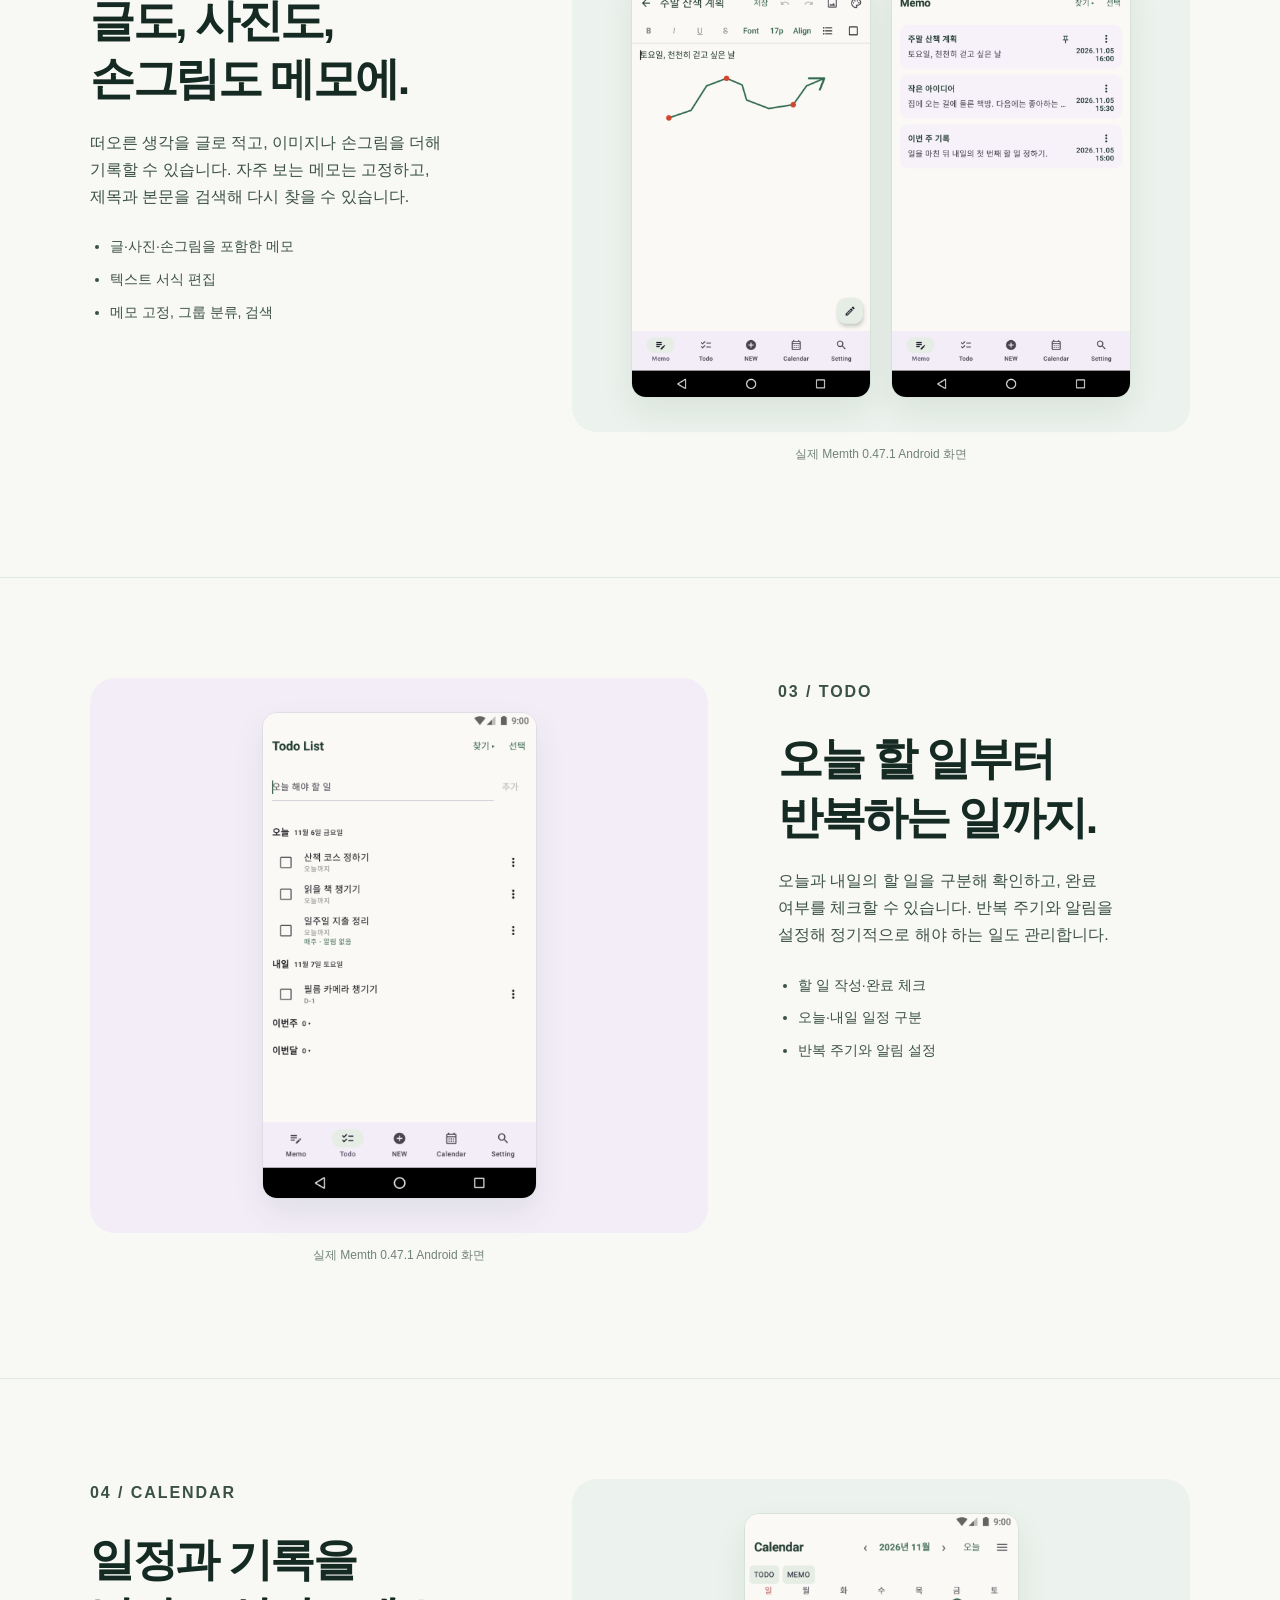
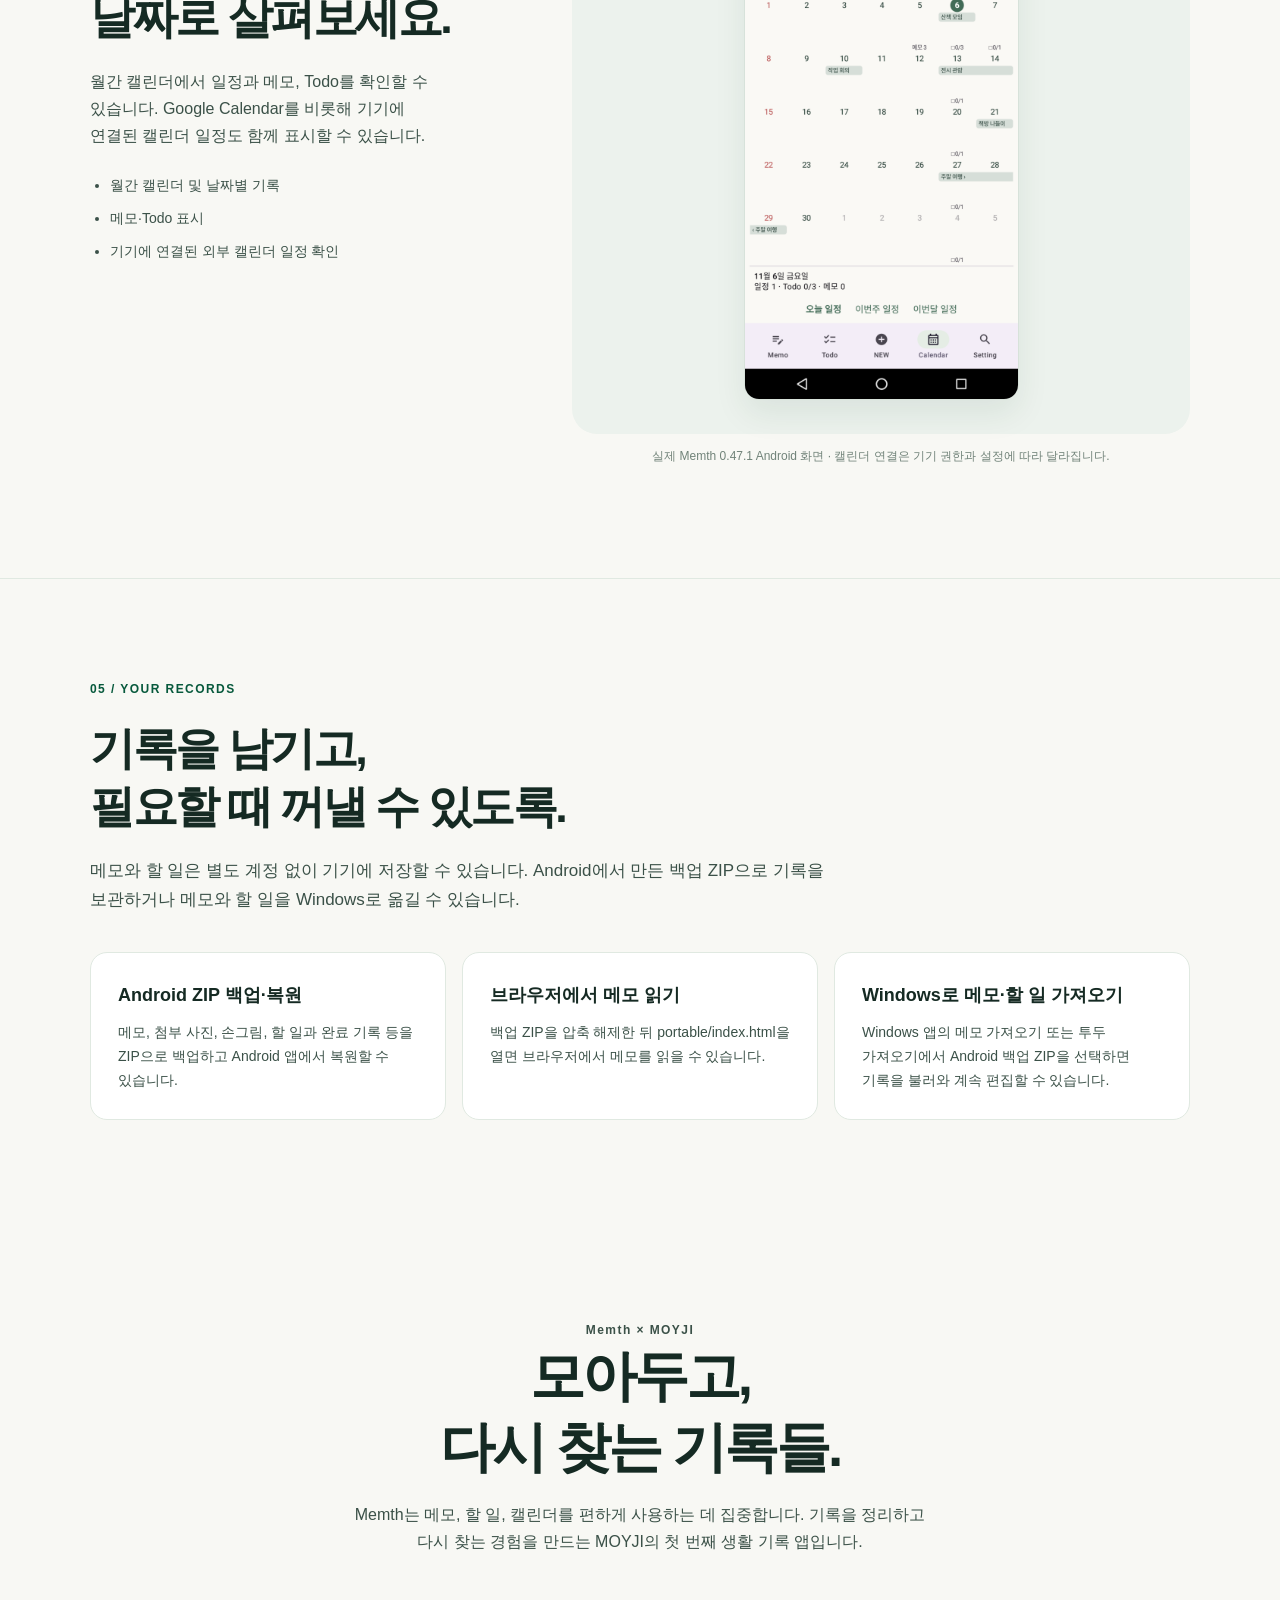
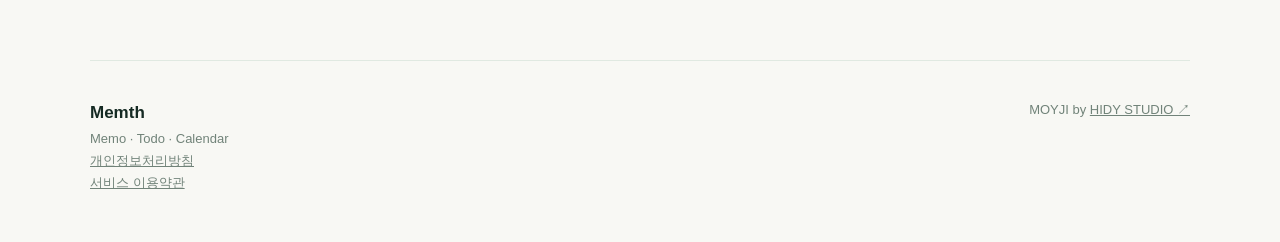
==== commit 6947788b: "Update memth.html" ====
--- a/MOYJI/memth.html
+++ b/MOYJI/memth.html
@@ -218,6 +218,7 @@
   <strong>Memth</strong>
   <div>Memo · Todo · Calendar</div>
   <div><a href="./memth-privacy.html">개인정보처리방침</a></div>
+  <div><a href="./memth-terms.html">서비스 이용약관</a></div>
 </div><div>MOYJI by <a href="../">HIDY STUDIO ↗</a></div></footer>
 </body>
 </html>
